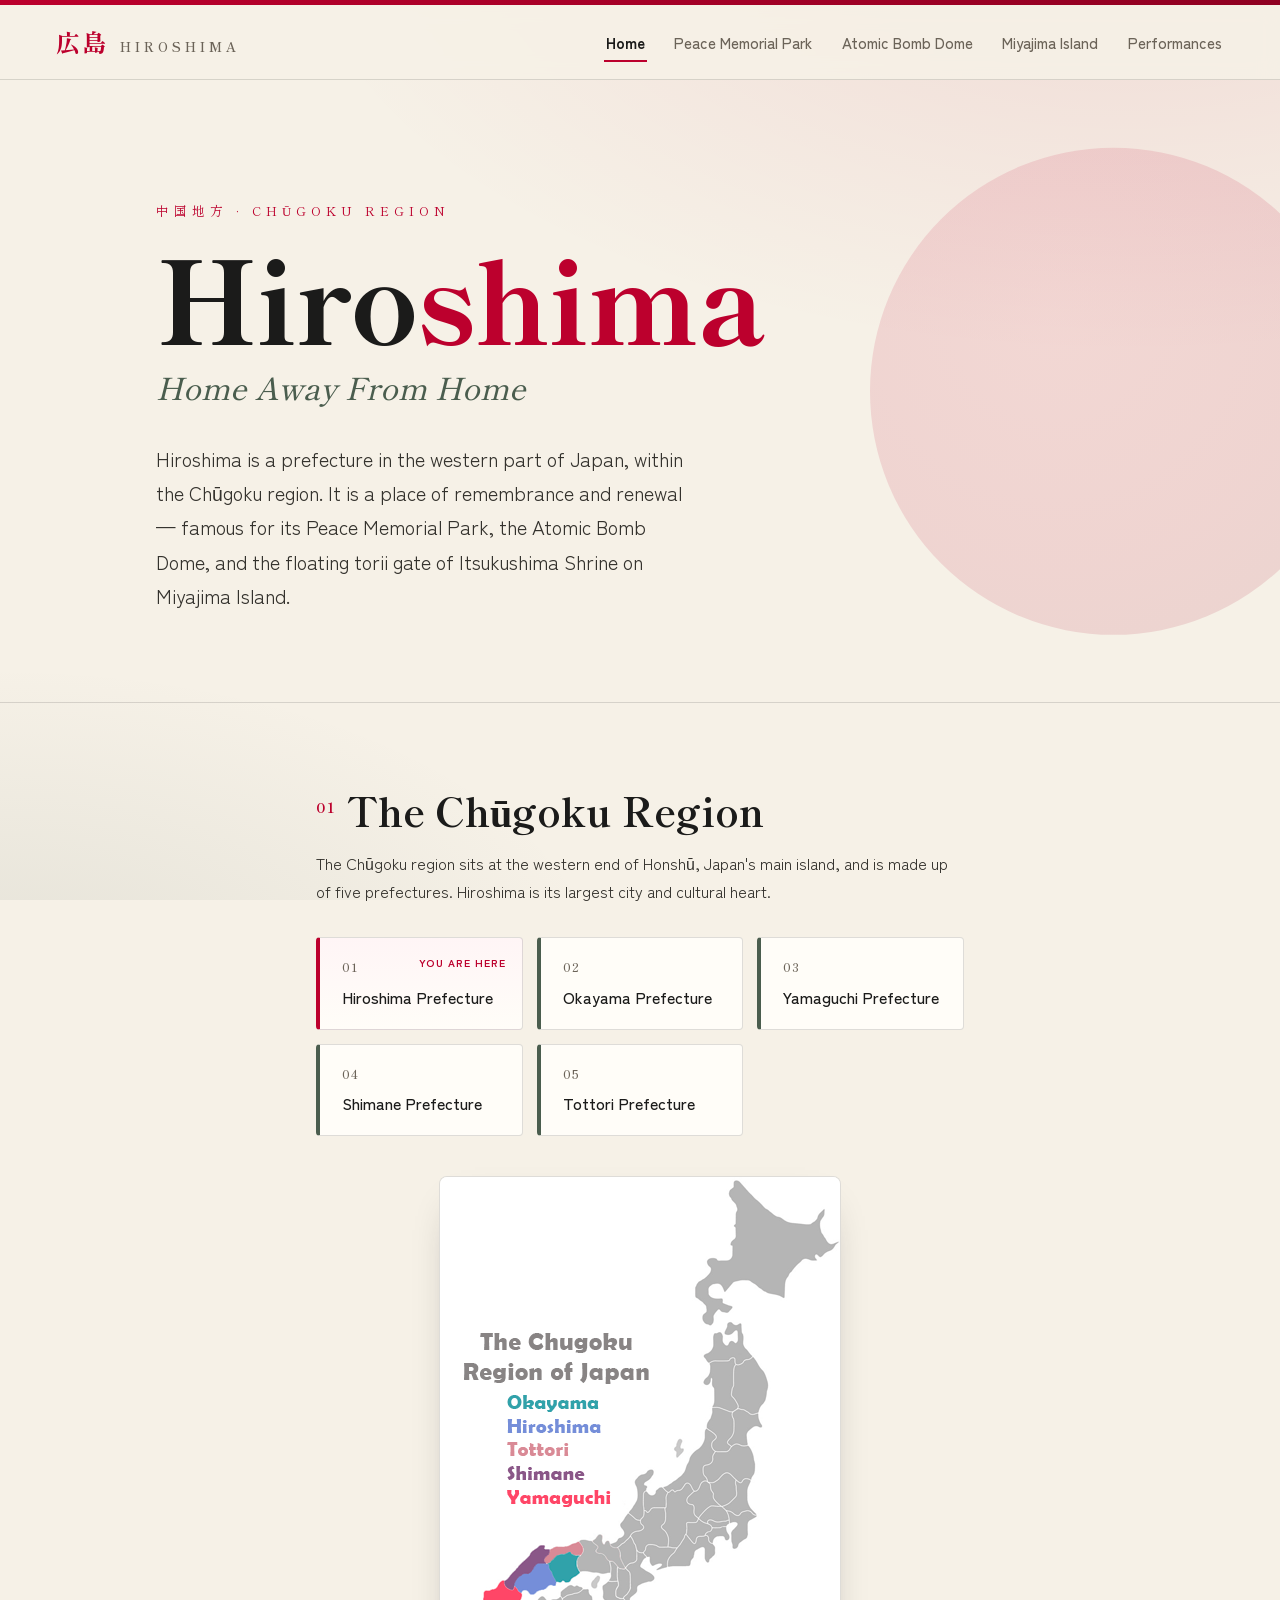
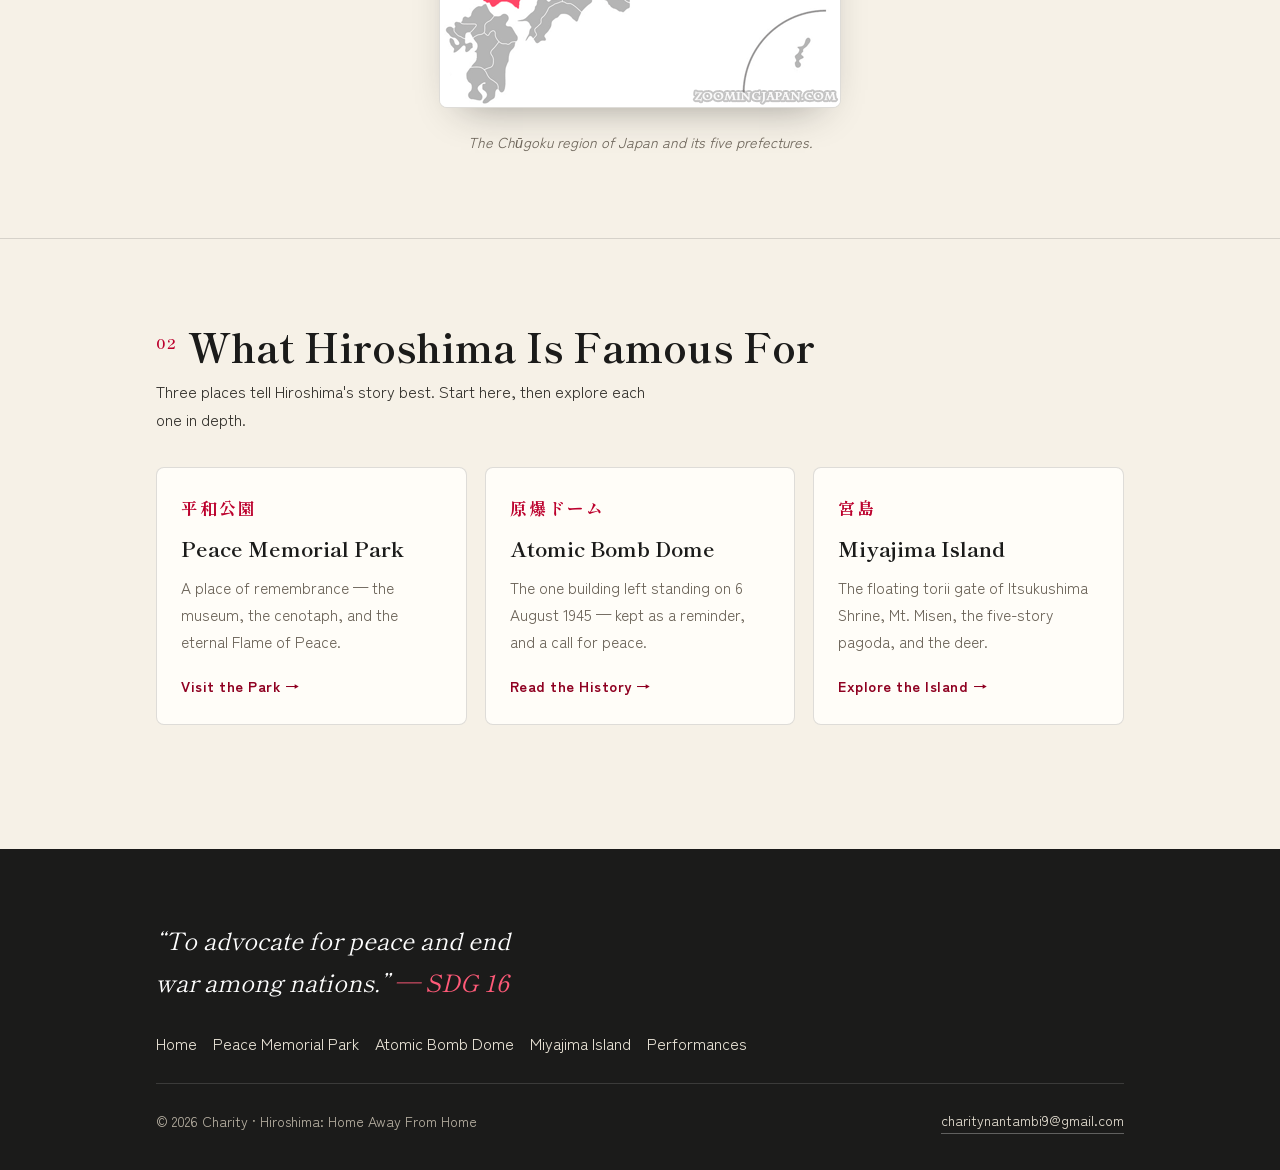
==== index.html @ 273b941b "Rename hiroshima.html to index.html" ====
<!DOCTYPE html>
<html lang="en">
<head>
    <meta charset="UTF-8">
    <meta name="viewport" content="width=device-width, initial-scale=1.0">
    <meta name="description" content="Hiroshima: Home Away From Home — a guide to the Chūgoku region, the Peace Memorial Park, the Atomic Bomb Dome, and Miyajima Island.">
    <title>Hiroshima — Home Away From Home</title>
    <link rel="icon" href="data:image/svg+xml,%3Csvg xmlns='http://www.w3.org/2000/svg' viewBox='0 0 32 32'%3E%3Crect width='32' height='32' fill='%23f6f1e7'/%3E%3Ccircle cx='16' cy='16' r='9' fill='%23bc002d'/%3E%3C/svg%3E">
    <link rel="preconnect" href="https://fonts.googleapis.com">
    <link rel="preconnect" href="https://fonts.gstatic.com" crossorigin>
    <link href="https://fonts.googleapis.com/css2?family=Shippori+Mincho:wght@500;600;700;800&family=Zen+Kaku+Gothic+New:wght@400;500;700&display=swap" rel="stylesheet">
    <link rel="stylesheet" href="style.css">
</head>
<body>
    <div class="topbar"></div>

    <header class="site-header">
        <a class="brand" href="hiroshima.html" aria-label="Hiroshima — home">
            <span class="kanji" lang="ja">広島</span>
            <span class="romaji">Hiroshima</span>
        </a>
        <nav class="nav-links" aria-label="Primary">
            <a href="hiroshima.html" aria-current="page">Home</a>
            <a href="peace_park.html">Peace Memorial Park</a>
            <a href="atomic_bomb.html">Atomic Bomb Dome</a>
            <a href="miyajima.html">Miyajima Island</a>
            <a href="performances.html">Performances</a>
        </nav>
    </header>

    <main>
        <!-- HERO -->
        <section class="hero">
            <div class="wrap">
                <p class="eyebrow reveal d1">中国地方 · Chūgoku Region</p>
                <h1 class="reveal d1">Hiro<span class="accent">shima</span></h1>
                <p class="tagline reveal d2">Home Away From Home</p>
                <p class="lead reveal d3">
                    Hiroshima is a prefecture in the western part of Japan, within the
                    Chūgoku region. It is a place of remembrance and renewal — famous for
                    its Peace Memorial Park, the Atomic Bomb Dome, and the floating torii
                    gate of Itsukushima Shrine on Miyajima Island.
                </p>
            </div>
        </section>

        <hr class="section-divider">

        <!-- CHŪGOKU REGION -->
        <section>
            <div class="wrap prose">
                <h2><span class="num" aria-hidden="true">01</span>The Chūgoku Region</h2>
                <p>
                    The Chūgoku region sits at the western end of Honshū, Japan's main
                    island, and is made up of five prefectures. Hiroshima is its largest
                    city and cultural heart.
                </p>
                <ol class="pref-grid" aria-label="The five prefectures of the Chūgoku region">
                    <li class="is-home">Hiroshima Prefecture</li>
                    <li>Okayama Prefecture</li>
                    <li>Yamaguchi Prefecture</li>
                    <li>Shimane Prefecture</li>
                    <li>Tottori Prefecture</li>
                </ol>

                <figure class="map">
                    <img src="chugoku-region-of-japan.png"
                         alt="Map of Japan highlighting the five prefectures of the Chūgoku region: Hiroshima, Okayama, Yamaguchi, Shimane, and Tottori."
                         loading="lazy">
                    <figcaption>The Chūgoku region of Japan and its five prefectures.</figcaption>
                </figure>
            </div>
        </section>

        <hr class="section-divider">

        <!-- WHAT HIROSHIMA IS FAMOUS FOR -->
        <section>
            <div class="wrap">
                <h2><span class="num" aria-hidden="true">02</span>What Hiroshima Is Famous For</h2>
                <p style="margin:0 0 4px;max-width:64ch;color:#34322d;">
                    Three places tell Hiroshima's story best. Start here, then explore
                    each one in depth.
                </p>
                <div class="cards">
                    <a class="card" href="peace_park.html">
                        <span class="card-jp" lang="ja">平和公園</span>
                        <h3>Peace Memorial Park</h3>
                        <p>A place of remembrance — the museum, the cenotaph, and the eternal Flame of Peace.</p>
                        <span class="go">Visit the Park</span>
                    </a>
                    <a class="card" href="atomic_bomb.html">
                        <span class="card-jp" lang="ja">原爆ドーム</span>
                        <h3>Atomic Bomb Dome</h3>
                        <p>The one building left standing on 6 August 1945 — kept as a reminder, and a call for peace.</p>
                        <span class="go">Read the History</span>
                    </a>
                    <a class="card" href="miyajima.html">
                        <span class="card-jp" lang="ja">宮島</span>
                        <h3>Miyajima Island</h3>
                        <p>The floating torii gate of Itsukushima Shrine, Mt. Misen, the five-story pagoda, and the deer.</p>
                        <span class="go">Explore the Island</span>
                    </a>
                </div>
            </div>
        </section>
    </main>

    <footer>
        <div class="wrap">
            <p class="peace">“To advocate for peace and end war among nations.” <span>— SDG 16</span></p>
            <nav class="foot-nav" aria-label="Footer">
                <a href="hiroshima.html">Home</a>
                <a href="peace_park.html">Peace Memorial Park</a>
                <a href="atomic_bomb.html">Atomic Bomb Dome</a>
                <a href="miyajima.html">Miyajima Island</a>
                <a href="performances.html">Performances</a>
            </nav>
            <div class="foot-meta">
                <span>&copy; 2026 Charity · Hiroshima: Home Away From Home</span>
                <a href="mailto:charitynantambi9@gmail.com">charitynantambi9@gmail.com</a>
            </div>
        </div>
    </footer>
</body>
</html>
---- style.css ----
/* ============================================================
   Hiroshima: Home Away From Home — shared stylesheet
   Editorial Japanese aesthetic · washi paper + sumi ink + hinomaru red
   ============================================================ */

:root {
    --ink:        #1b1b1a;   /* sumi ink             */
    --paper:      #f6f1e7;   /* warm washi paper     */
    --paper-2:    #efe7d6;   /* deeper paper         */
    --vermilion:  #bc002d;   /* hinomaru / torii red */
    --vermilion-d:#8f0021;
    --cedar:      #4a5d4e;   /* muted shrine green   */
    --muted:      #6b6358;   /* warm secondary text  */
    --line:       rgba(27, 27, 26, 0.14);
    --shadow:     0 18px 40px -22px rgba(27, 27, 26, 0.45);
    --maxw:       1080px;
    --read:       760px;     /* comfortable reading column */
}

*, *::before, *::after { box-sizing: border-box; }

html { scroll-behavior: smooth; }

body {
    margin: 0;
    font-family: 'Zen Kaku Gothic New', sans-serif;
    color: var(--ink);
    line-height: 1.75;
    background-color: var(--paper);
    background-image:
        radial-gradient(120% 90% at 88% -10%, rgba(188, 0, 45, 0.10), transparent 55%),
        radial-gradient(80% 60% at 0% 110%, rgba(74, 93, 78, 0.10), transparent 60%);
    background-attachment: fixed;
    -webkit-font-smoothing: antialiased;
    text-rendering: optimizeLegibility;
}

a { color: var(--vermilion-d); }

/* ---------- Header / Nav ---------- */
.topbar {
    height: 5px;
    background: linear-gradient(90deg, var(--vermilion) 0%, var(--vermilion-d) 100%);
}

.site-header {
    position: sticky;
    top: 0;
    z-index: 20;
    display: flex;
    align-items: center;
    justify-content: space-between;
    gap: 24px;
    padding: 16px clamp(20px, 5vw, 56px);
    background: rgba(246, 241, 231, 0.86);
    backdrop-filter: blur(10px);
    border-bottom: 1px solid var(--line);
}

.brand { display: flex; align-items: baseline; gap: 12px; text-decoration: none; color: var(--ink); }
.brand .kanji {
    font-family: 'Shippori Mincho', serif;
    font-weight: 800; font-size: 1.5rem; color: var(--vermilion); letter-spacing: 2px;
}
.brand .romaji {
    font-family: 'Shippori Mincho', serif;
    font-weight: 600; letter-spacing: 4px; text-transform: uppercase;
    font-size: 0.82rem; color: var(--muted);
}

.nav-links { display: flex; flex-wrap: wrap; gap: clamp(10px, 2vw, 26px); align-items: center; }
.nav-links a {
    position: relative; text-decoration: none; color: var(--muted);
    font-weight: 500; font-size: 0.95rem; padding: 4px 2px; transition: color 0.25s ease;
}
.nav-links a::after {
    content: ""; position: absolute; left: 0; bottom: -3px;
    width: 100%; height: 2px; background: var(--vermilion);
    transform: scaleX(0); transform-origin: left; transition: transform 0.28s ease;
}
.nav-links a:hover, .nav-links a:focus-visible { color: var(--ink); }
.nav-links a:hover::after, .nav-links a:focus-visible::after { transform: scaleX(1); }
.nav-links a[aria-current="page"] { color: var(--ink); font-weight: 700; }
.nav-links a[aria-current="page"]::after { transform: scaleX(1); }

:focus-visible { outline: 2px solid var(--vermilion); outline-offset: 3px; border-radius: 2px; }

/* ---------- Layout ---------- */
main { display: block; }
.wrap { max-width: var(--maxw); margin: 0 auto; padding: 0 clamp(20px, 5vw, 56px); }

.eyebrow {
    font-family: 'Shippori Mincho', serif;
    font-size: 0.8rem; letter-spacing: 5px; text-transform: uppercase;
    color: var(--vermilion); margin: 0 0 18px;
}

/* ---------- Hero (home) ---------- */
.hero { position: relative; overflow: hidden; padding: clamp(60px, 10vw, 120px) 0 clamp(40px, 7vw, 90px); }
.hero::before {
    content: ""; position: absolute; top: 50%; right: clamp(-160px, -6vw, -60px);
    transform: translateY(-50%); width: clamp(280px, 38vw, 560px); aspect-ratio: 1;
    border-radius: 50%;
    background: radial-gradient(circle at 38% 34%, #d61b46, var(--vermilion) 58%, var(--vermilion-d));
    opacity: 0.12; z-index: 0;
}
.hero .wrap { position: relative; z-index: 1; }
.hero h1 {
    font-family: 'Shippori Mincho', serif; font-weight: 800;
    font-size: clamp(3rem, 11vw, 7.2rem); line-height: 0.96; letter-spacing: -1px;
    margin: 0; color: var(--ink);
}
.hero h1 .accent { color: var(--vermilion); }
.hero .tagline {
    font-family: 'Shippori Mincho', serif; font-style: italic;
    font-size: clamp(1.15rem, 3vw, 1.9rem); color: var(--cedar);
    margin: 10px 0 28px; font-weight: 500;
}
.lead { max-width: 60ch; font-size: clamp(1.05rem, 1.6vw, 1.22rem); color: #34322d; margin: 0; }

/* ---------- Page hero (inner pages, with optional photo) ---------- */
.page-hero {
    position: relative; overflow: hidden;
    padding: clamp(56px, 8vw, 104px) 0 clamp(40px, 6vw, 72px);
    border-bottom: 1px solid var(--line);
}
.page-hero.has-photo { color: #fff; border-bottom: none; }
.page-hero.has-photo::before {
    content: ""; position: absolute; inset: 0; z-index: 0;
    background-image: var(--hero-img);
    background-size: cover; background-position: center;
    transform: scale(1.03); filter: saturate(1.02);
}
.page-hero.has-photo::after {
    content: ""; position: absolute; inset: 0; z-index: 1;
    background: linear-gradient(180deg, rgba(27,27,26,0.35) 0%, rgba(27,27,26,0.78) 100%);
}
.page-hero .wrap { position: relative; z-index: 2; }
.page-hero .eyebrow { color: var(--vermilion); }
.page-hero.has-photo .eyebrow { color: #ff8aa0; }
.page-hero h1 {
    font-family: 'Shippori Mincho', serif; font-weight: 800;
    font-size: clamp(2.4rem, 6.5vw, 4.6rem); line-height: 1.02; letter-spacing: -0.5px; margin: 0;
}
.page-hero.has-photo h1 { color: #fff; }
.page-hero .kicker {
    font-family: 'Shippori Mincho', serif; font-style: italic; font-weight: 500;
    font-size: clamp(1.05rem, 2.4vw, 1.5rem); color: var(--cedar); margin: 12px 0 0;
}
.page-hero.has-photo .kicker { color: #e9e3d6; }

/* ---------- Sections & typography ---------- */
section { padding: clamp(48px, 7vw, 84px) 0; }
.section-divider { border: 0; border-top: 1px solid var(--line); margin: 0; }

h2 {
    font-family: 'Shippori Mincho', serif; font-weight: 700;
    font-size: clamp(1.7rem, 3.6vw, 2.5rem); line-height: 1.15; margin: 0 0 8px; color: var(--ink);
}
h2 .num { font-size: 0.9rem; color: var(--vermilion); letter-spacing: 2px; vertical-align: super; margin-right: 10px; }

h3 { font-family: 'Shippori Mincho', serif; font-size: 1.35rem; color: var(--ink); margin: 0 0 6px; }

.prose { max-width: var(--read); }
.prose p { color: #34322d; }
.prose p, .lead { text-wrap: pretty; }

/* Article-style reading column with a drop-accent first line */
.article { max-width: var(--read); }
.article p { color: #34322d; font-size: 1.08rem; margin: 0 0 18px; }
.article p.intro { font-size: 1.18rem; color: #2a2825; }

/* ---------- Prefecture grid (home) ---------- */
.pref-grid {
    list-style: none; margin: 32px 0 0; padding: 0;
    display: grid; grid-template-columns: repeat(auto-fit, minmax(180px, 1fr));
    gap: 14px; counter-reset: pref;
}
.pref-grid li {
    counter-increment: pref; position: relative; background: #fffdf8;
    border: 1px solid var(--line); border-left: 4px solid var(--cedar);
    border-radius: 4px; padding: 18px 20px 18px 22px; font-weight: 500;
    transition: transform 0.2s ease, box-shadow 0.2s ease, border-color 0.2s ease;
}
.pref-grid li::before {
    content: "0" counter(pref); display: block;
    font-family: 'Shippori Mincho', serif; font-size: 0.8rem; letter-spacing: 1px;
    color: var(--muted); margin-bottom: 4px;
}
.pref-grid li:hover { transform: translateY(-4px); box-shadow: var(--shadow); }
.pref-grid li.is-home { border-left-color: var(--vermilion); background: linear-gradient(180deg, #fff5f6, #fffdf8); }
.pref-grid li.is-home::after {
    content: "You are here"; position: absolute; top: 16px; right: 16px;
    font-size: 0.66rem; letter-spacing: 1px; text-transform: uppercase; color: var(--vermilion); font-weight: 700;
}

/* ---------- Stack list (named sites / features) ---------- */
.stack-list { list-style: none; margin: 28px 0 0; padding: 0; display: grid; gap: 14px; }
.stack-list li {
    background: #fffdf8; border: 1px solid var(--line); border-left: 4px solid var(--cedar);
    border-radius: 4px; padding: 18px 22px;
    transition: transform 0.2s ease, box-shadow 0.2s ease, border-color 0.2s ease;
}
.stack-list li:hover { transform: translateX(5px); box-shadow: var(--shadow); border-left-color: var(--vermilion); }
.stack-list li strong { display: block; font-family: 'Shippori Mincho', serif; font-size: 1.1rem; margin-bottom: 2px; color: var(--ink); }
.stack-list li span { color: #34322d; }

/* Ordered, numbered feature list (miyajima) */
ol.num-list { counter-reset: item; list-style: none; margin: 28px 0 0; padding: 0; display: grid; gap: 12px; }
ol.num-list li {
    counter-increment: item; position: relative; padding: 16px 20px 16px 64px;
    background: #fffdf8; border: 1px solid var(--line); border-radius: 6px; color: #34322d;
}
ol.num-list li::before {
    content: counter(item, decimal-leading-zero);
    position: absolute; left: 18px; top: 16px;
    font-family: 'Shippori Mincho', serif; font-weight: 700; color: var(--vermilion); font-size: 1.1rem;
}
ol.num-list li strong { color: var(--ink); }

/* ---------- Figures & images ---------- */
figure.map, figure.feature { margin: 40px 0 0; text-align: center; }
figure.map img, figure.feature img {
    max-width: 100%; height: auto; border-radius: 8px; border: 1px solid var(--line);
    box-shadow: var(--shadow); background: #fffdf8;
}
figure.feature.cover img { width: 100%; max-height: 460px; object-fit: cover; }
figcaption { margin-top: 14px; font-size: 0.9rem; color: var(--muted); font-style: italic; }

/* ---------- Gallery (miyajima) ---------- */
.gallery {
    display: grid; grid-template-columns: repeat(auto-fit, minmax(220px, 1fr));
    gap: 18px; margin-top: 34px;
}
.gallery-item {
    background: #fffdf8; border: 1px solid var(--line); border-radius: 8px;
    overflow: hidden; transition: transform 0.2s ease, box-shadow 0.2s ease; display: flex; flex-direction: column;
}
.gallery-item a { display: block; overflow: hidden; }
.gallery-item img { width: 100%; height: 200px; object-fit: cover; display: block; transition: transform 0.4s ease; }
.gallery-item:hover { transform: translateY(-4px); box-shadow: var(--shadow); }
.gallery-item:hover img { transform: scale(1.06); }
.gallery-item .desc {
    padding: 14px 16px; text-align: center; font-family: 'Shippori Mincho', serif;
    font-weight: 600; color: var(--ink);
}

/* ---------- Hub cards / link cards ---------- */
.cards { display: grid; grid-template-columns: repeat(auto-fit, minmax(240px, 1fr)); gap: 18px; margin-top: 34px; }
.card {
    display: flex; flex-direction: column; text-decoration: none; color: inherit;
    background: #fffdf8; border: 1px solid var(--line); border-radius: 8px; padding: 26px 24px;
    transition: transform 0.2s ease, box-shadow 0.2s ease, border-color 0.2s ease;
}
.card .card-jp { font-family: 'Shippori Mincho', serif; color: var(--vermilion); font-weight: 700; font-size: 1.05rem; letter-spacing: 2px; }
.card h3 { font-size: 1.3rem; margin: 6px 0 8px; }
.card p { margin: 0 0 18px; color: var(--muted); font-size: 0.96rem; }
.card .go { margin-top: auto; font-weight: 700; font-size: 0.9rem; color: var(--vermilion-d); letter-spacing: 0.5px; }
.card .go::after { content: " →"; transition: margin-left 0.2s ease; }
.card:hover { transform: translateY(-5px); box-shadow: var(--shadow); border-color: var(--vermilion); }
.card:hover .go::after { margin-left: 6px; }

/* ---------- Watch / link buttons (atomic bomb) ---------- */
.watch-row { display: flex; flex-wrap: wrap; gap: 14px; margin-top: 26px; }
.watch {
    display: inline-flex; align-items: center; gap: 10px; text-decoration: none;
    background: var(--ink); color: #fff; padding: 13px 22px; border-radius: 40px;
    font-weight: 600; font-size: 0.96rem; transition: background 0.25s ease, transform 0.2s ease;
}
.watch::before { content: "▶"; font-size: 0.7rem; color: #ff5a78; }
.watch:hover { background: var(--vermilion-d); transform: translateY(-2px); }
.watch.alt { background: transparent; color: var(--ink); border: 1.5px solid var(--ink); }
.watch.alt::before { color: var(--vermilion); }
.watch.alt:hover { background: var(--ink); color: #fff; }

/* Pull-quote */
.pullquote {
    font-family: 'Shippori Mincho', serif; font-style: italic;
    font-size: clamp(1.3rem, 3vw, 1.9rem); line-height: 1.4; color: var(--ink);
    border-left: 4px solid var(--vermilion); padding: 6px 0 6px 26px; margin: 36px 0; max-width: var(--read);
}

/* ---------- Footer ---------- */
footer { background: var(--ink); color: #e9e3d6; padding: clamp(44px, 6vw, 70px) 0 36px; margin-top: 40px; }
footer .wrap { display: grid; gap: 26px; }
footer .peace {
    font-family: 'Shippori Mincho', serif; font-style: italic;
    font-size: clamp(1.1rem, 2.4vw, 1.5rem); color: #fff; margin: 0; max-width: 32ch;
}
footer .peace span { color: #ff5a78; }
.foot-meta {
    display: flex; flex-wrap: wrap; justify-content: space-between; gap: 14px; align-items: center;
    border-top: 1px solid rgba(255,255,255,0.14); padding-top: 24px; font-size: 0.88rem; color: #b9b2a4;
}
.foot-nav { display: flex; flex-wrap: wrap; gap: 16px; }
.foot-meta a, .foot-nav a { color: #e9e3d6; text-decoration: none; }
.foot-meta a { border-bottom: 1px solid rgba(255,255,255,0.3); }
.foot-nav a:hover, .foot-meta a:hover { color: #fff; }

/* ---------- Entrance motion ---------- */
@media (prefers-reduced-motion: no-preference) {
    .reveal { opacity: 0; transform: translateY(22px); animation: rise 0.8s cubic-bezier(0.2, 0.7, 0.2, 1) forwards; }
    .d1 { animation-delay: 0.05s; }
    .d2 { animation-delay: 0.18s; }
    .d3 { animation-delay: 0.31s; }
    .d4 { animation-delay: 0.44s; }
    @keyframes rise { to { opacity: 1; transform: translateY(0); } }
}

@media (max-width: 560px) {
    .site-header { flex-direction: column; align-items: flex-start; gap: 12px; }
    .pref-grid li.is-home::after { position: static; display: block; margin-top: 6px; }
    .gallery-item img { height: 170px; }
}
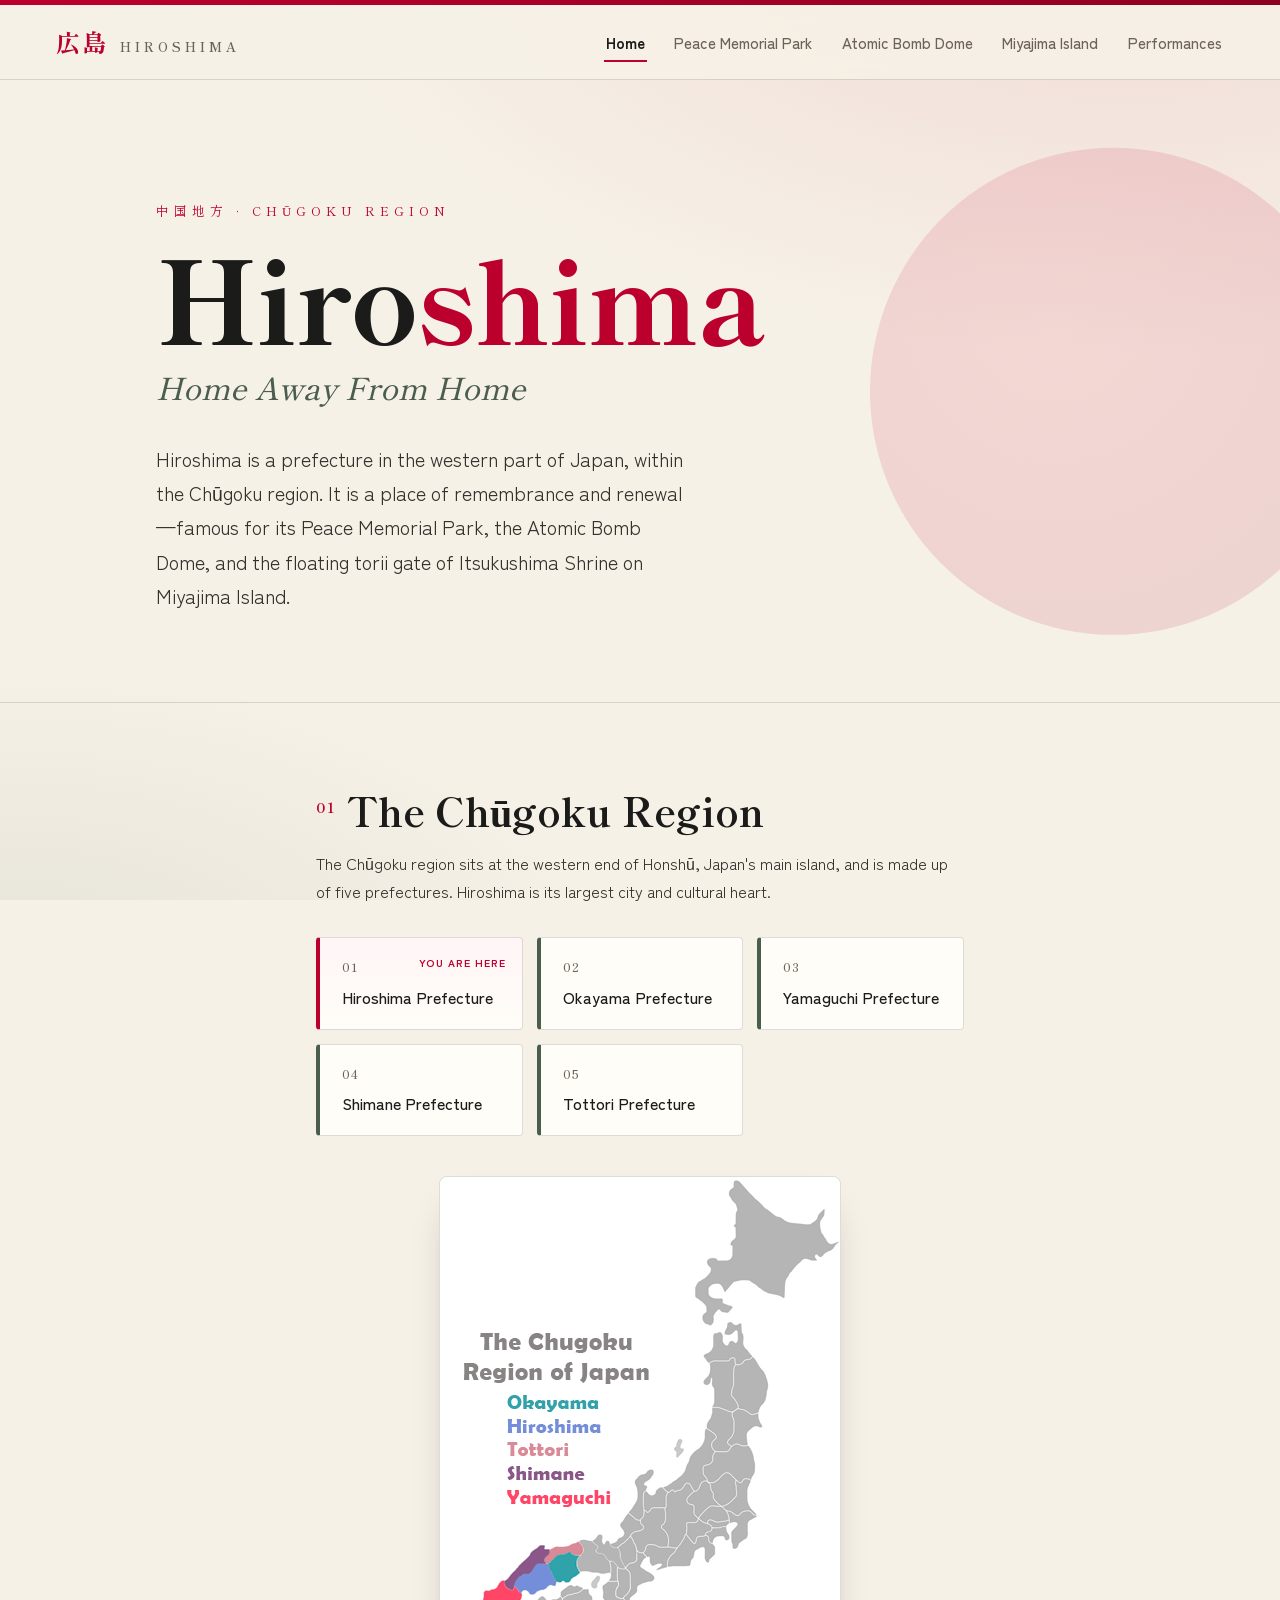
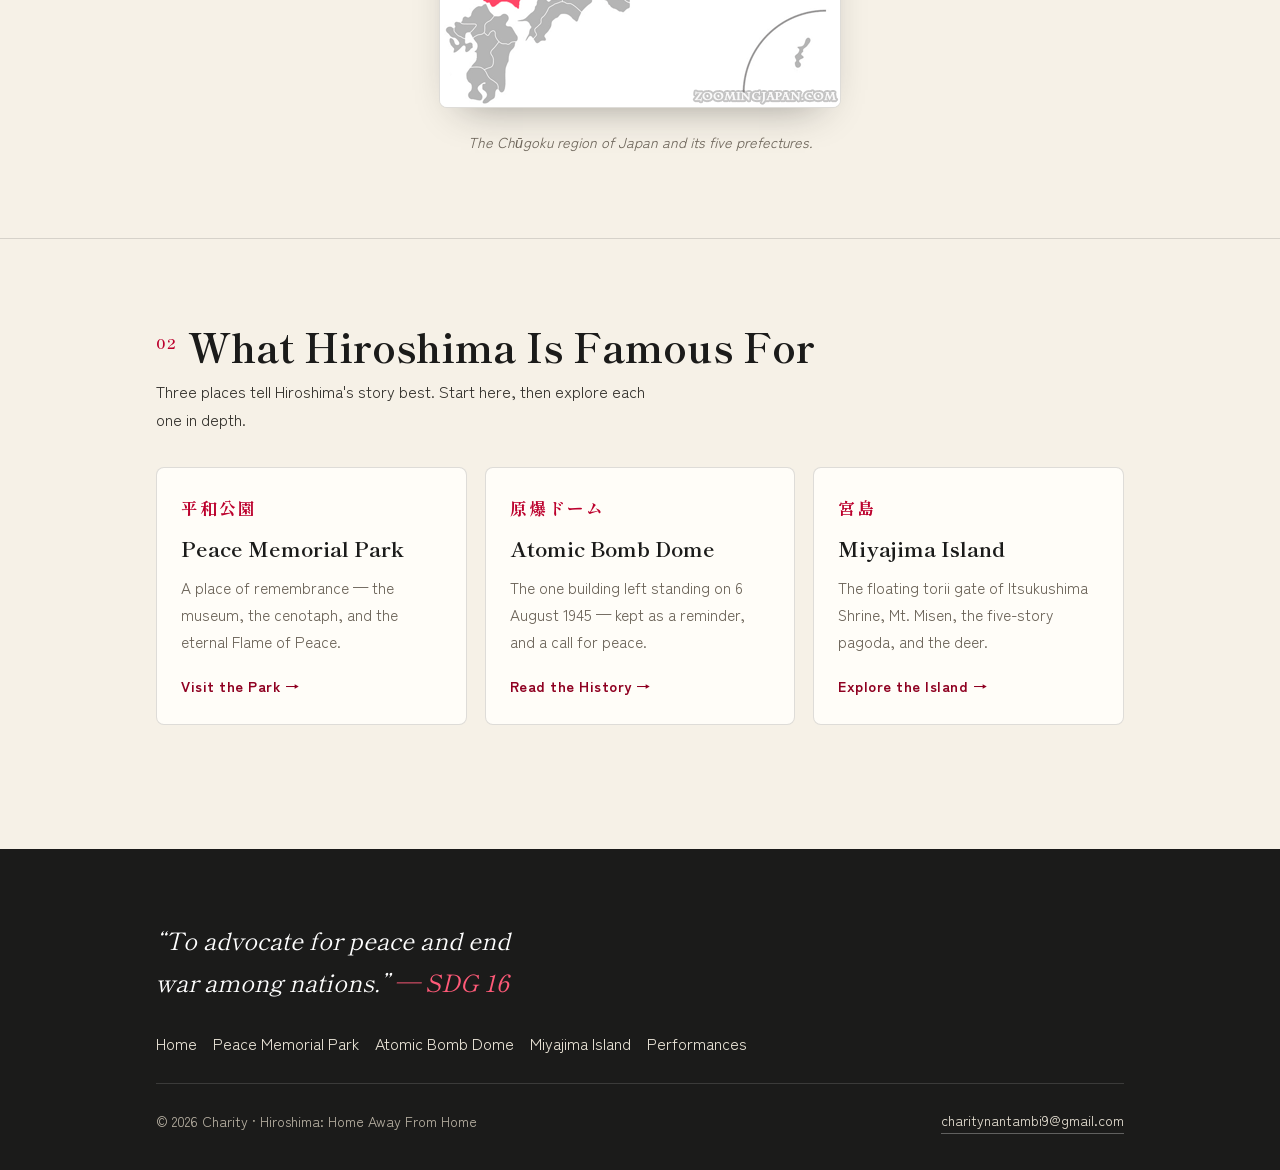
==== commit e52daa0d: "Update index.html" ====
--- a/index.html
+++ b/index.html
@@ -29,7 +29,6 @@
     </header>
 
     <main>
-        <!-- HERO -->
         <section class="hero">
             <div class="wrap">
                 <p class="eyebrow reveal d1">中国地方 · Chūgoku Region</p>
@@ -37,7 +36,7 @@
                 <p class="tagline reveal d2">Home Away From Home</p>
                 <p class="lead reveal d3">
                     Hiroshima is a prefecture in the western part of Japan, within the
-                    Chūgoku region. It is a place of remembrance and renewal — famous for
+                    Chūgoku region. It is a place of remembrance and renewal&mdash;famous for
                     its Peace Memorial Park, the Atomic Bomb Dome, and the floating torii
                     gate of Itsukushima Shrine on Miyajima Island.
                 </p>
@@ -46,7 +45,6 @@
 
         <hr class="section-divider">
 
-        <!-- CHŪGOKU REGION -->
         <section>
             <div class="wrap prose">
                 <h2><span class="num" aria-hidden="true">01</span>The Chūgoku Region</h2>
@@ -74,7 +72,6 @@
 
         <hr class="section-divider">
 
-        <!-- WHAT HIROSHIMA IS FAMOUS FOR -->
         <section>
             <div class="wrap">
                 <h2><span class="num" aria-hidden="true">02</span>What Hiroshima Is Famous For</h2>
--- a/style.css
+++ b/style.css
@@ -1,20 +1,15 @@
-/* ============================================================
-   Hiroshima: Home Away From Home — shared stylesheet
-   Editorial Japanese aesthetic · washi paper + sumi ink + hinomaru red
-   ============================================================ */
-
 :root {
-    --ink:        #1b1b1a;   /* sumi ink             */
-    --paper:      #f6f1e7;   /* warm washi paper     */
-    --paper-2:    #efe7d6;   /* deeper paper         */
-    --vermilion:  #bc002d;   /* hinomaru / torii red */
+    --ink:        #1b1b1a;   
+    --paper:      #f6f1e7;   
+    --paper-2:    #efe7d6;   
+    --vermilion:  #bc002d;   
     --vermilion-d:#8f0021;
-    --cedar:      #4a5d4e;   /* muted shrine green   */
-    --muted:      #6b6358;   /* warm secondary text  */
+    --cedar:      #4a5d4e;   
+    --muted:      #6b6358;  
     --line:       rgba(27, 27, 26, 0.14);
     --shadow:     0 18px 40px -22px rgba(27, 27, 26, 0.45);
     --maxw:       1080px;
-    --read:       760px;     /* comfortable reading column */
+    --read:       760px;     
 }
 
 *, *::before, *::after { box-sizing: border-box; }
@@ -37,7 +32,6 @@
 
 a { color: var(--vermilion-d); }
 
-/* ---------- Header / Nav ---------- */
 .topbar {
     height: 5px;
     background: linear-gradient(90deg, var(--vermilion) 0%, var(--vermilion-d) 100%);
@@ -85,7 +79,6 @@
 
 :focus-visible { outline: 2px solid var(--vermilion); outline-offset: 3px; border-radius: 2px; }
 
-/* ---------- Layout ---------- */
 main { display: block; }
 .wrap { max-width: var(--maxw); margin: 0 auto; padding: 0 clamp(20px, 5vw, 56px); }
 
@@ -95,7 +88,6 @@
     color: var(--vermilion); margin: 0 0 18px;
 }
 
-/* ---------- Hero (home) ---------- */
 .hero { position: relative; overflow: hidden; padding: clamp(60px, 10vw, 120px) 0 clamp(40px, 7vw, 90px); }
 .hero::before {
     content: ""; position: absolute; top: 50%; right: clamp(-160px, -6vw, -60px);
@@ -118,7 +110,6 @@
 }
 .lead { max-width: 60ch; font-size: clamp(1.05rem, 1.6vw, 1.22rem); color: #34322d; margin: 0; }
 
-/* ---------- Page hero (inner pages, with optional photo) ---------- */
 .page-hero {
     position: relative; overflow: hidden;
     padding: clamp(56px, 8vw, 104px) 0 clamp(40px, 6vw, 72px);
@@ -149,7 +140,6 @@
 }
 .page-hero.has-photo .kicker { color: #e9e3d6; }
 
-/* ---------- Sections & typography ---------- */
 section { padding: clamp(48px, 7vw, 84px) 0; }
 .section-divider { border: 0; border-top: 1px solid var(--line); margin: 0; }
 
@@ -165,12 +155,10 @@
 .prose p { color: #34322d; }
 .prose p, .lead { text-wrap: pretty; }
 
-/* Article-style reading column with a drop-accent first line */
 .article { max-width: var(--read); }
 .article p { color: #34322d; font-size: 1.08rem; margin: 0 0 18px; }
 .article p.intro { font-size: 1.18rem; color: #2a2825; }
 
-/* ---------- Prefecture grid (home) ---------- */
 .pref-grid {
     list-style: none; margin: 32px 0 0; padding: 0;
     display: grid; grid-template-columns: repeat(auto-fit, minmax(180px, 1fr));
@@ -194,7 +182,6 @@
     font-size: 0.66rem; letter-spacing: 1px; text-transform: uppercase; color: var(--vermilion); font-weight: 700;
 }
 
-/* ---------- Stack list (named sites / features) ---------- */
 .stack-list { list-style: none; margin: 28px 0 0; padding: 0; display: grid; gap: 14px; }
 .stack-list li {
     background: #fffdf8; border: 1px solid var(--line); border-left: 4px solid var(--cedar);
@@ -205,7 +192,6 @@
 .stack-list li strong { display: block; font-family: 'Shippori Mincho', serif; font-size: 1.1rem; margin-bottom: 2px; color: var(--ink); }
 .stack-list li span { color: #34322d; }
 
-/* Ordered, numbered feature list (miyajima) */
 ol.num-list { counter-reset: item; list-style: none; margin: 28px 0 0; padding: 0; display: grid; gap: 12px; }
 ol.num-list li {
     counter-increment: item; position: relative; padding: 16px 20px 16px 64px;
@@ -218,7 +204,6 @@
 }
 ol.num-list li strong { color: var(--ink); }
 
-/* ---------- Figures & images ---------- */
 figure.map, figure.feature { margin: 40px 0 0; text-align: center; }
 figure.map img, figure.feature img {
     max-width: 100%; height: auto; border-radius: 8px; border: 1px solid var(--line);
@@ -227,7 +212,6 @@
 figure.feature.cover img { width: 100%; max-height: 460px; object-fit: cover; }
 figcaption { margin-top: 14px; font-size: 0.9rem; color: var(--muted); font-style: italic; }
 
-/* ---------- Gallery (miyajima) ---------- */
 .gallery {
     display: grid; grid-template-columns: repeat(auto-fit, minmax(220px, 1fr));
     gap: 18px; margin-top: 34px;
@@ -245,7 +229,6 @@
     font-weight: 600; color: var(--ink);
 }
 
-/* ---------- Hub cards / link cards ---------- */
 .cards { display: grid; grid-template-columns: repeat(auto-fit, minmax(240px, 1fr)); gap: 18px; margin-top: 34px; }
 .card {
     display: flex; flex-direction: column; text-decoration: none; color: inherit;
@@ -260,7 +243,6 @@
 .card:hover { transform: translateY(-5px); box-shadow: var(--shadow); border-color: var(--vermilion); }
 .card:hover .go::after { margin-left: 6px; }
 
-/* ---------- Watch / link buttons (atomic bomb) ---------- */
 .watch-row { display: flex; flex-wrap: wrap; gap: 14px; margin-top: 26px; }
 .watch {
     display: inline-flex; align-items: center; gap: 10px; text-decoration: none;
@@ -273,14 +255,12 @@
 .watch.alt::before { color: var(--vermilion); }
 .watch.alt:hover { background: var(--ink); color: #fff; }
 
-/* Pull-quote */
 .pullquote {
     font-family: 'Shippori Mincho', serif; font-style: italic;
     font-size: clamp(1.3rem, 3vw, 1.9rem); line-height: 1.4; color: var(--ink);
     border-left: 4px solid var(--vermilion); padding: 6px 0 6px 26px; margin: 36px 0; max-width: var(--read);
 }
 
-/* ---------- Footer ---------- */
 footer { background: var(--ink); color: #e9e3d6; padding: clamp(44px, 6vw, 70px) 0 36px; margin-top: 40px; }
 footer .wrap { display: grid; gap: 26px; }
 footer .peace {
@@ -297,7 +277,6 @@
 .foot-meta a { border-bottom: 1px solid rgba(255,255,255,0.3); }
 .foot-nav a:hover, .foot-meta a:hover { color: #fff; }
 
-/* ---------- Entrance motion ---------- */
 @media (prefers-reduced-motion: no-preference) {
     .reveal { opacity: 0; transform: translateY(22px); animation: rise 0.8s cubic-bezier(0.2, 0.7, 0.2, 1) forwards; }
     .d1 { animation-delay: 0.05s; }
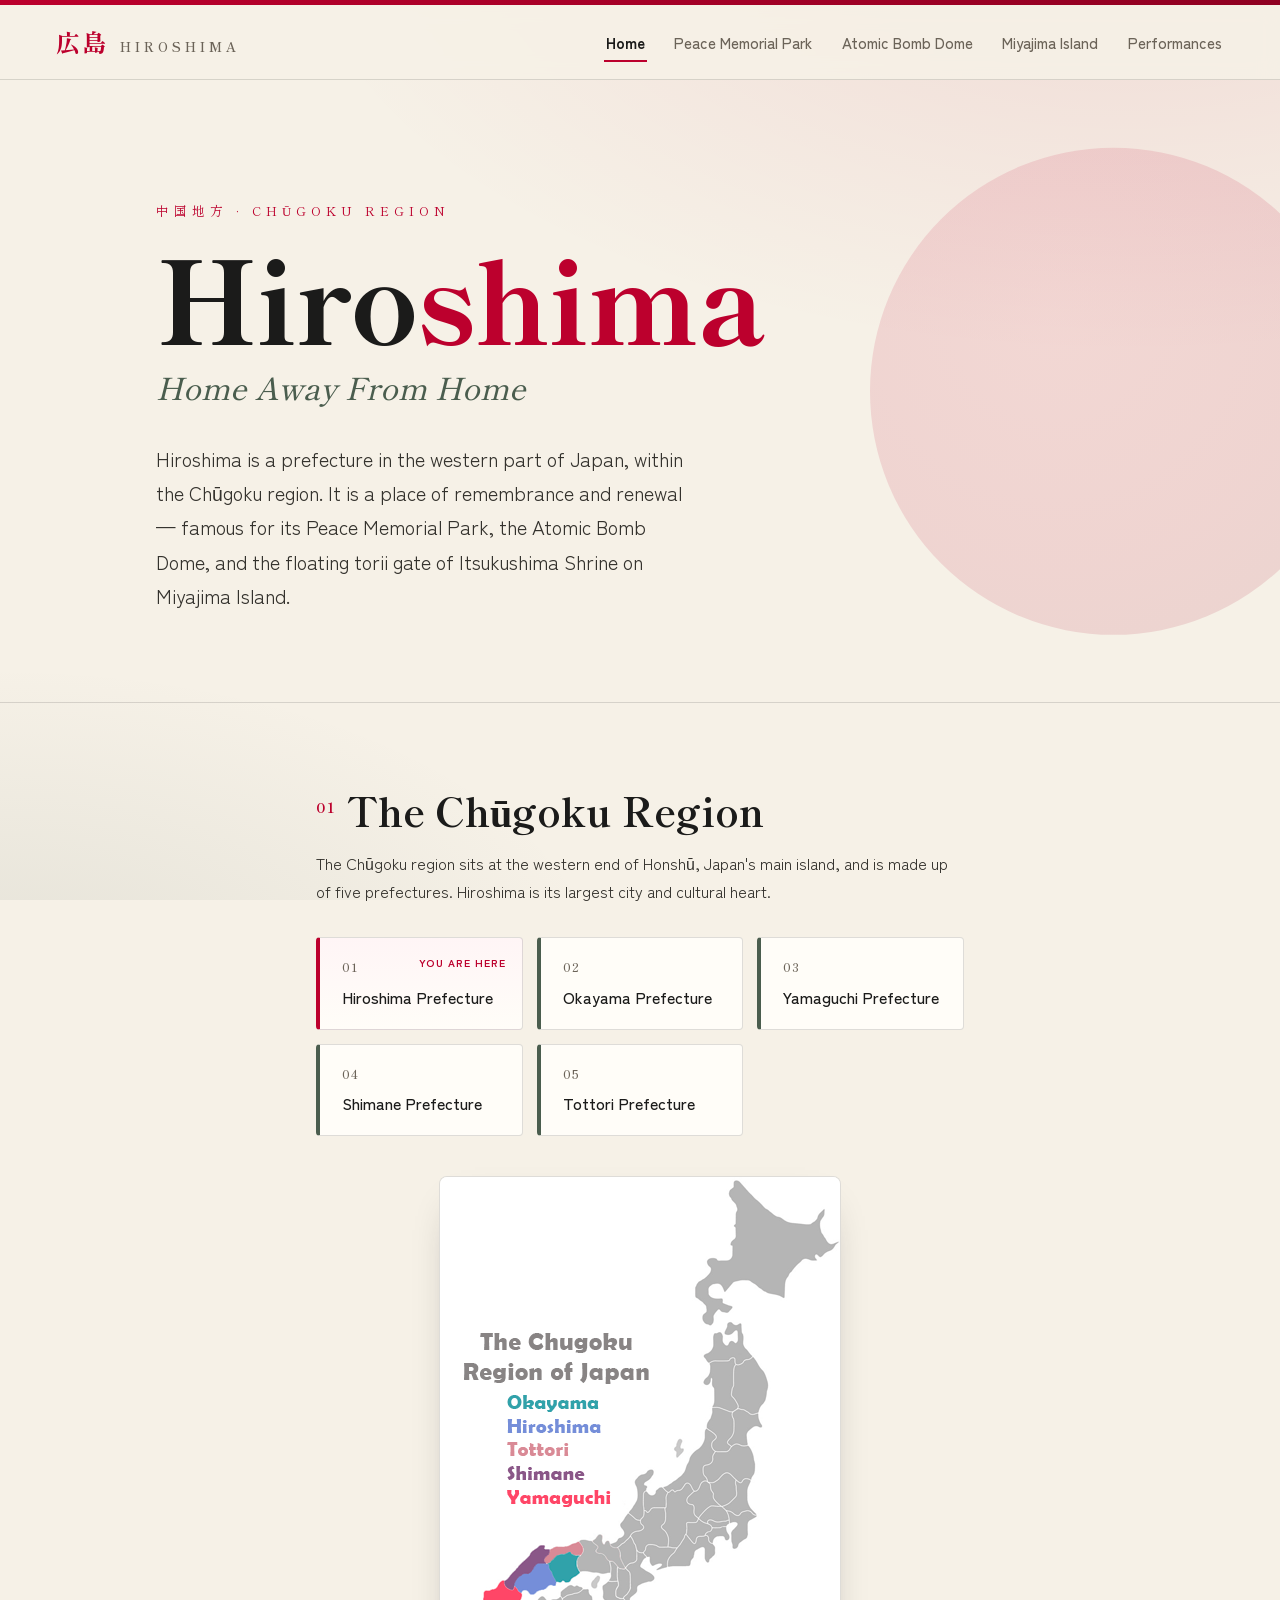
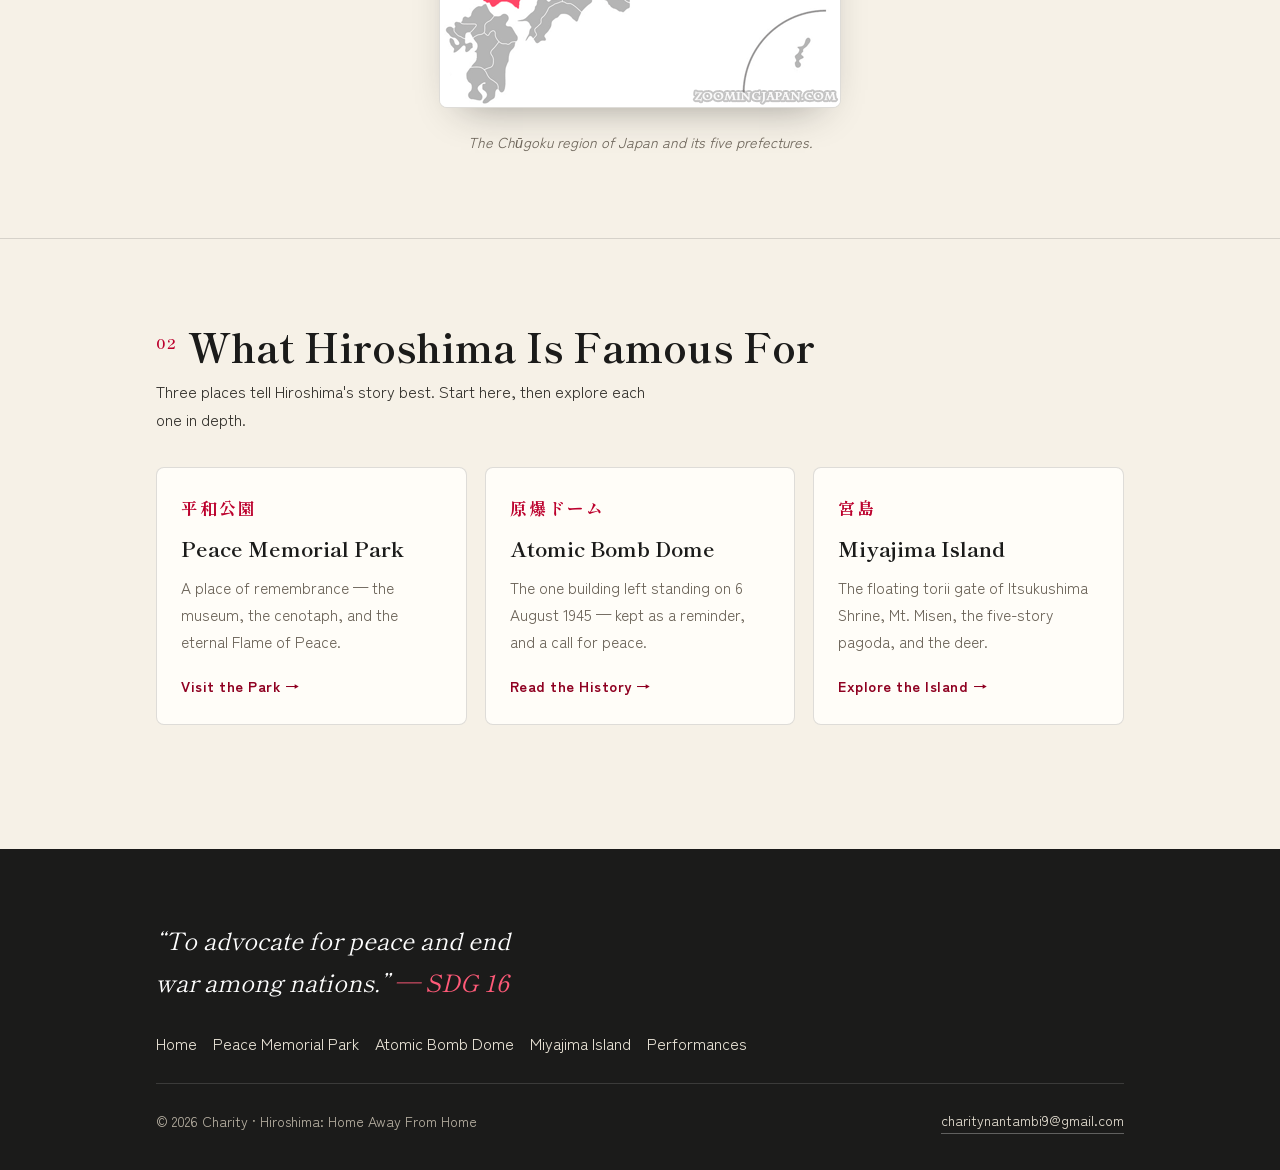
==== commit ad989d3e: "Update index.html" ====
--- a/index.html
+++ b/index.html
@@ -20,7 +20,7 @@
             <span class="romaji">Hiroshima</span>
         </a>
         <nav class="nav-links" aria-label="Primary">
-            <a href="hiroshima.html" aria-current="page">Home</a>
+            <a href="index.html" aria-current="page">Home</a>
             <a href="peace_park.html">Peace Memorial Park</a>
             <a href="atomic_bomb.html">Atomic Bomb Dome</a>
             <a href="miyajima.html">Miyajima Island</a>
@@ -36,7 +36,7 @@
                 <p class="tagline reveal d2">Home Away From Home</p>
                 <p class="lead reveal d3">
                     Hiroshima is a prefecture in the western part of Japan, within the
-                    Chūgoku region. It is a place of remembrance and renewal&mdash;famous for
+                    Chūgoku region. It is a place of remembrance and renewal &mdash; famous for
                     its Peace Memorial Park, the Atomic Bomb Dome, and the floating torii
                     gate of Itsukushima Shrine on Miyajima Island.
                 </p>
@@ -83,13 +83,13 @@
                     <a class="card" href="peace_park.html">
                         <span class="card-jp" lang="ja">平和公園</span>
                         <h3>Peace Memorial Park</h3>
-                        <p>A place of remembrance — the museum, the cenotaph, and the eternal Flame of Peace.</p>
+                        <p>A place of remembrance &mdash; the museum, the cenotaph, and the eternal Flame of Peace.</p>
                         <span class="go">Visit the Park</span>
                     </a>
                     <a class="card" href="atomic_bomb.html">
                         <span class="card-jp" lang="ja">原爆ドーム</span>
                         <h3>Atomic Bomb Dome</h3>
-                        <p>The one building left standing on 6 August 1945 — kept as a reminder, and a call for peace.</p>
+                        <p>The one building left standing on 6 August 1945 &mdash; kept as a reminder, and a call for peace.</p>
                         <span class="go">Read the History</span>
                     </a>
                     <a class="card" href="miyajima.html">
@@ -105,7 +105,7 @@
 
     <footer>
         <div class="wrap">
-            <p class="peace">“To advocate for peace and end war among nations.” <span>— SDG 16</span></p>
+            <p class="peace">“To advocate for peace and end war among nations.” <span>&mdash; SDG 16</span></p>
             <nav class="foot-nav" aria-label="Footer">
                 <a href="hiroshima.html">Home</a>
                 <a href="peace_park.html">Peace Memorial Park</a>
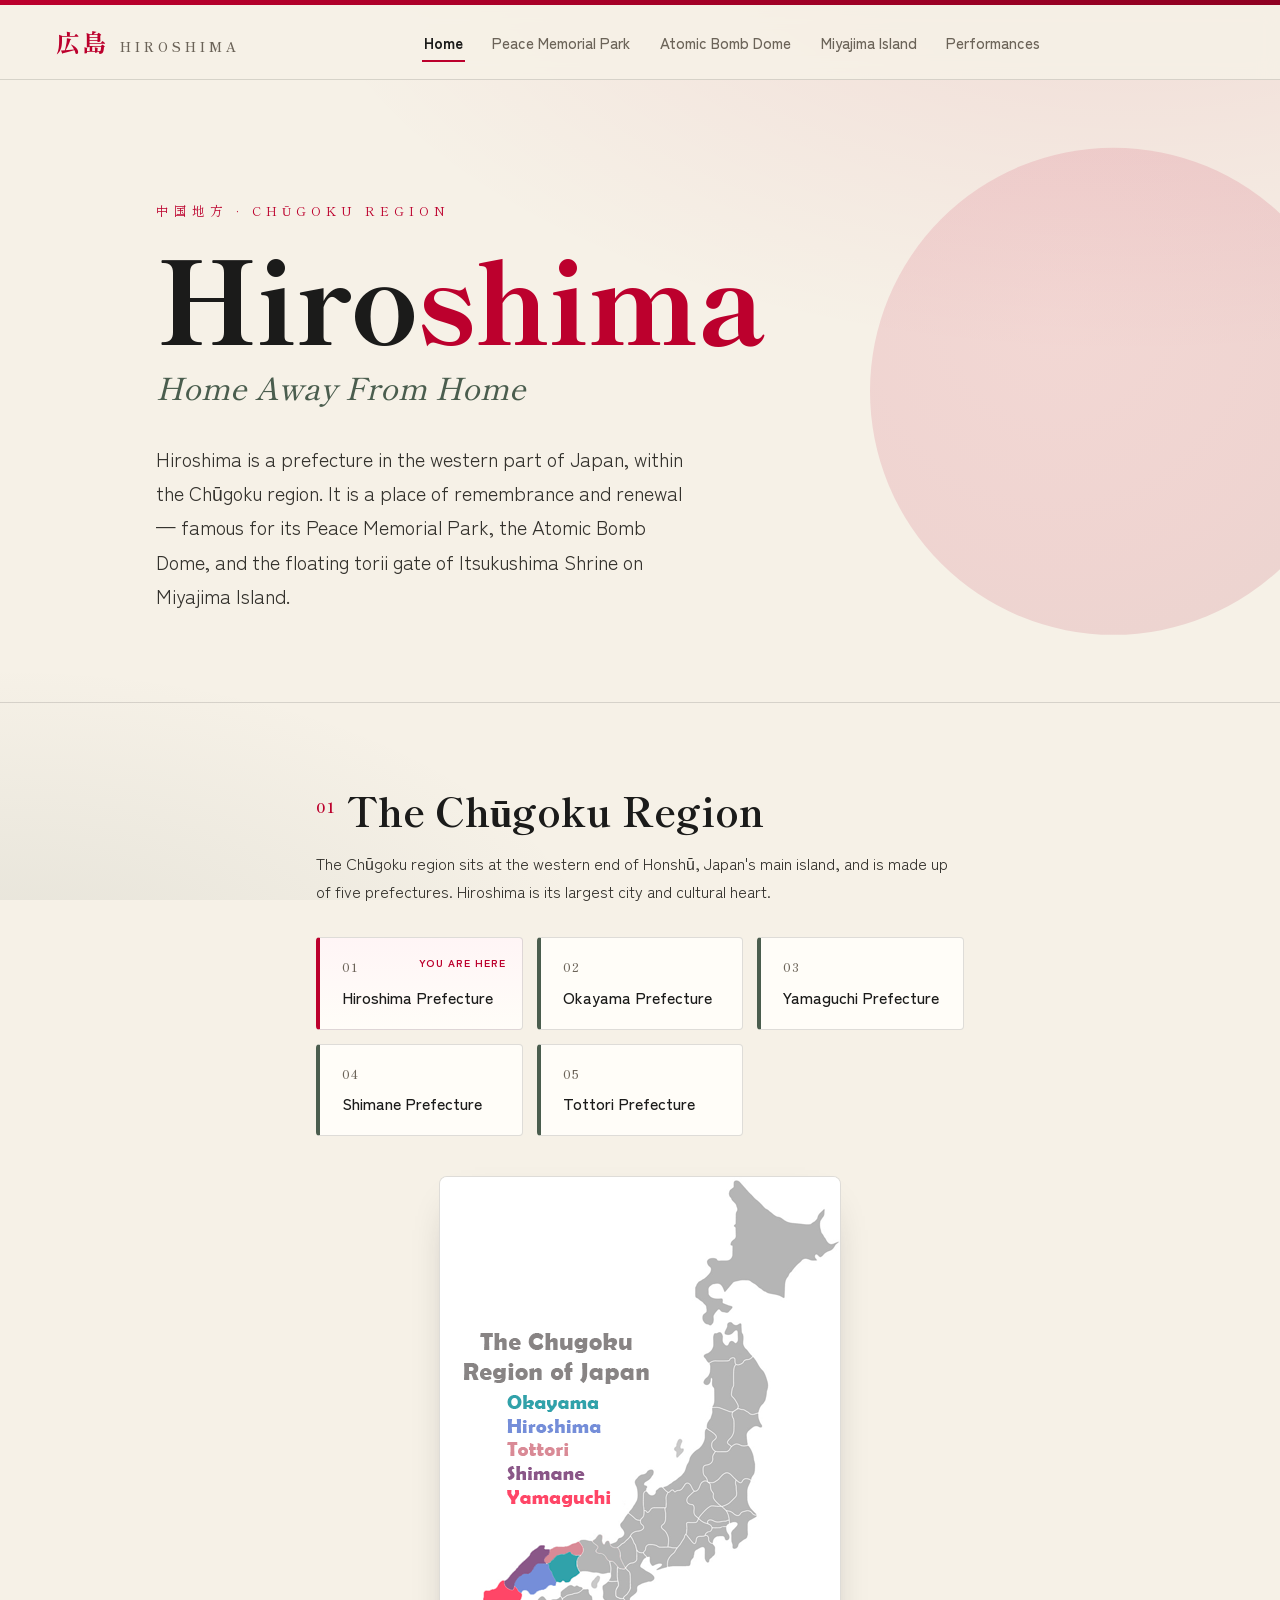
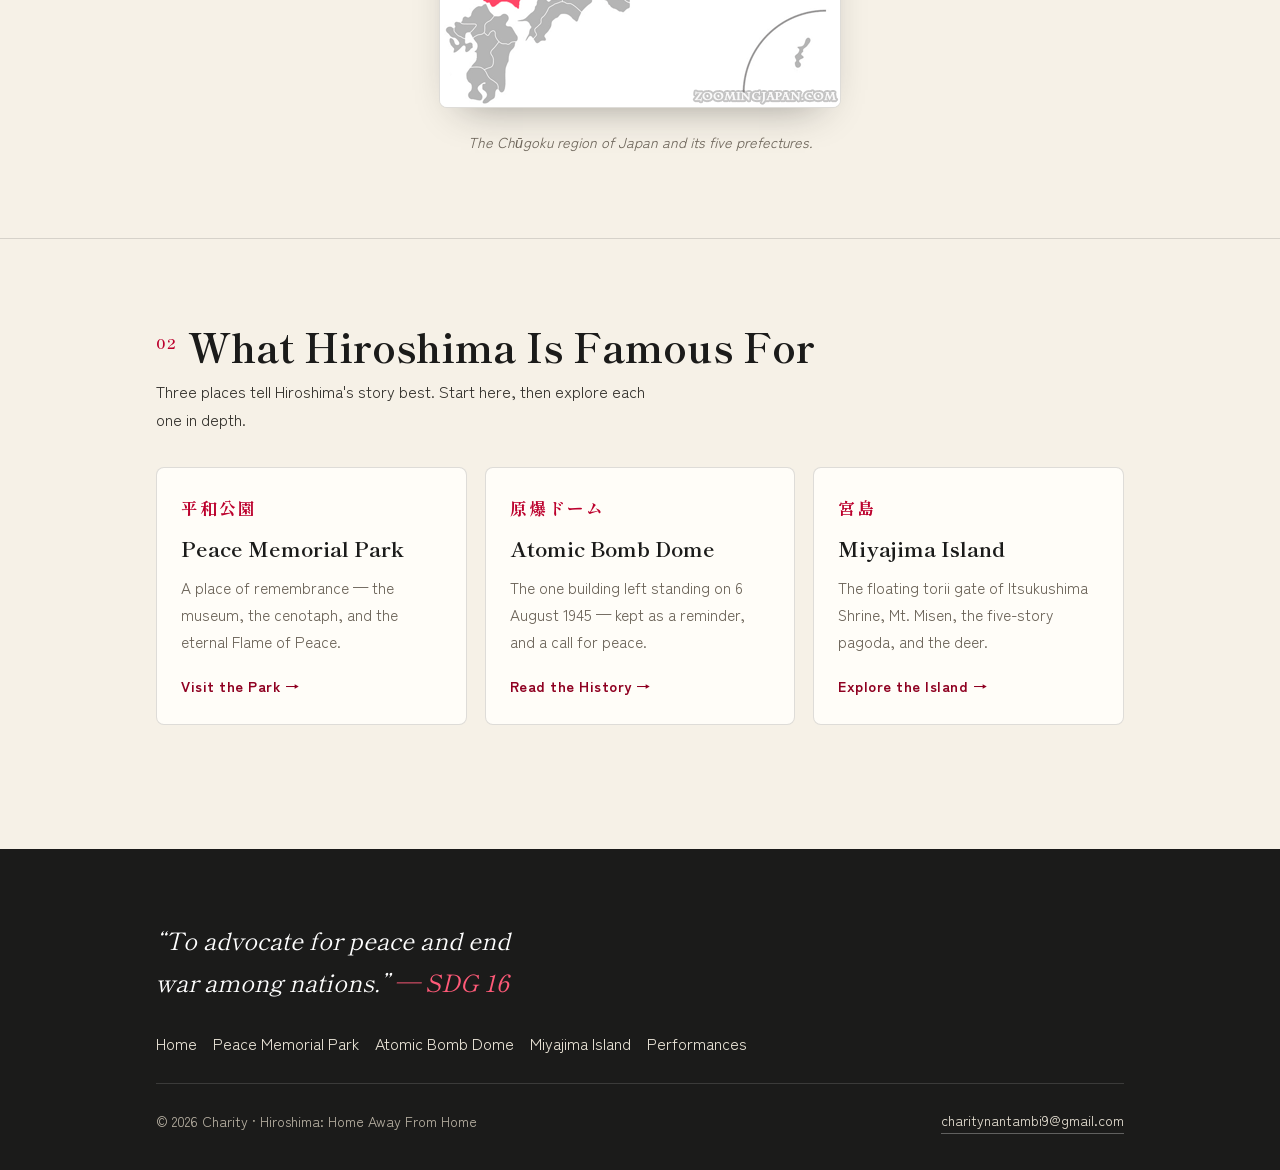
==== commit dfa3cc51: "Update index.html" ====
--- a/index.html
+++ b/index.html
@@ -3,7 +3,7 @@
 <head>
     <meta charset="UTF-8">
     <meta name="viewport" content="width=device-width, initial-scale=1.0">
-    <meta name="description" content="Hiroshima: Home Away From Home — a guide to the Chūgoku region, the Peace Memorial Park, the Atomic Bomb Dome, and Miyajima Island.">
+    <meta name="description" content="Hiroshima: Home Away From Home &mdash; a guide to the Chūgoku region, the Peace Memorial Park, the Atomic Bomb Dome, and Miyajima Island.">
     <title>Hiroshima — Home Away From Home</title>
     <link rel="icon" href="data:image/svg+xml,%3Csvg xmlns='http://www.w3.org/2000/svg' viewBox='0 0 32 32'%3E%3Crect width='32' height='32' fill='%23f6f1e7'/%3E%3Ccircle cx='16' cy='16' r='9' fill='%23bc002d'/%3E%3C/svg%3E">
     <link rel="preconnect" href="https://fonts.googleapis.com">
@@ -15,7 +15,7 @@
     <div class="topbar"></div>
 
     <header class="site-header">
-        <a class="brand" href="hiroshima.html" aria-label="Hiroshima — home">
+        <a class="brand" href="hiroshima.html" aria-label="Hiroshima &mdash; home">
             <span class="kanji" lang="ja">広島</span>
             <span class="romaji">Hiroshima</span>
         </a>
@@ -26,6 +26,7 @@
             <a href="miyajima.html">Miyajima Island</a>
             <a href="performances.html">Performances</a>
         </nav>
+        <div id="translator-widget"></div>
     </header>
 
     <main>
